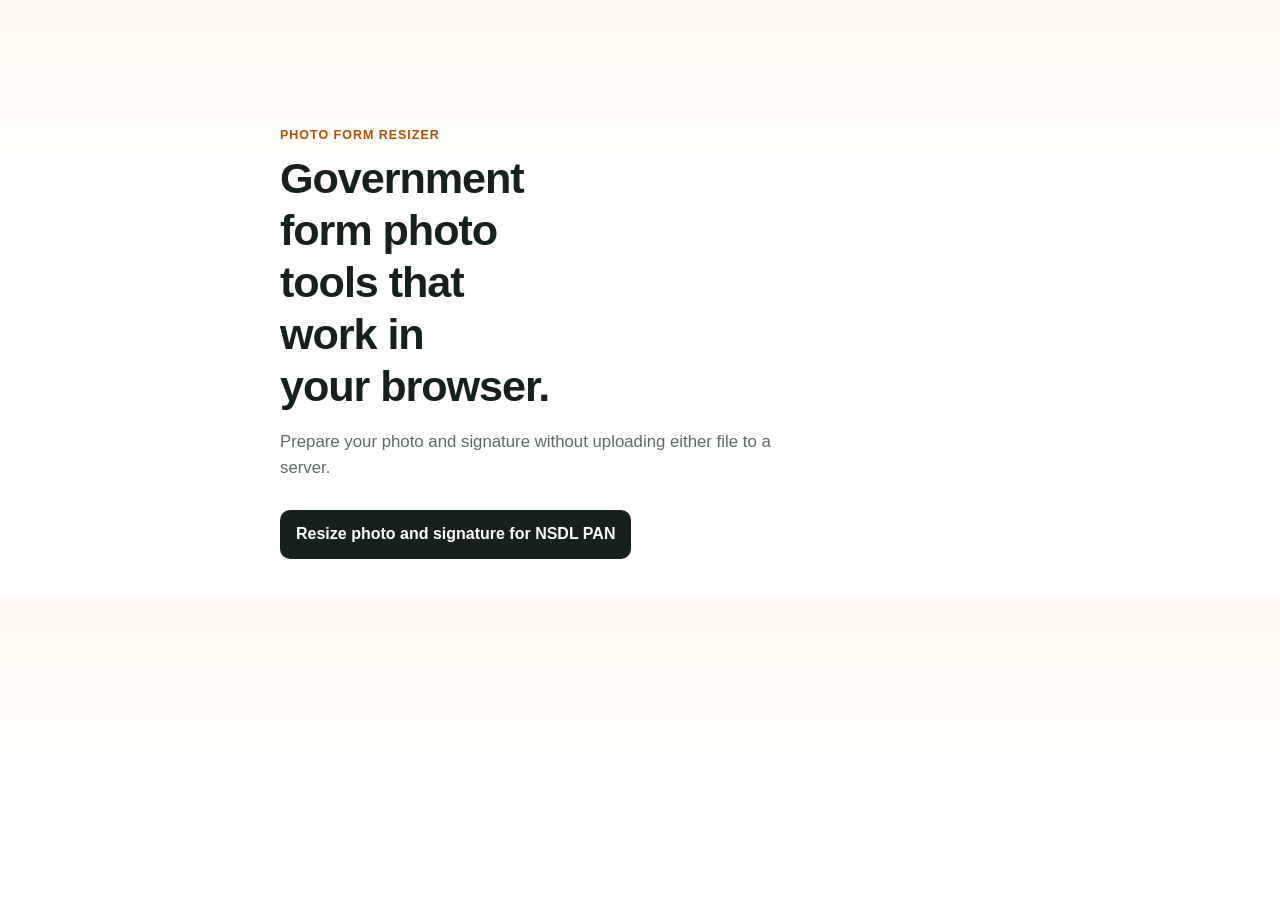
==== index.html @ 16cbc5c2 "Build NSDL PAN photo and signature resizer" ====
<!doctype html>
<html lang="en">
<head>
  <meta charset="utf-8">
  <meta name="viewport" content="width=device-width, initial-scale=1">
  <title>Photo Form Resizer – Government Form Photo Tools</title>
  <meta name="description" content="Free browser-based tools for preparing government form photos and signatures to the required size, DPI, and file size.">
  <link rel="canonical" href="https://photoformresizer.com/">
  <link rel="stylesheet" href="/assets/style.css">
</head>
<body>
  <main class="home-page">
    <p class="eyebrow">Photo Form Resizer</p>
    <h1>Government form photo tools that work in your browser.</h1>
    <p class="home-copy">Prepare your photo and signature without uploading either file to a server.</p>
    <a class="home-link" href="/nsdl-pan-photo-resize/">Resize photo and signature for NSDL PAN</a>
  </main>
</body>
</html>
---- assets/style.css ----
:root {
  --ink: #17211b;
  --muted: #5d6a62;
  --line: #d9e1dc;
  --paper: #ffffff;
  --wash: #f3f7f4;
  --saffron: #e87816;
  --saffron-dark: #b75000;
  --green: #176b3a;
  --green-soft: #e8f4ec;
  --danger: #a52828;
  --shadow: 0 10px 30px rgba(29, 50, 38, 0.09);
  --radius: 16px;
}

* {
  box-sizing: border-box;
}

html {
  scroll-behavior: smooth;
}

body {
  margin: 0;
  background:
    linear-gradient(180deg, #fff8f0 0, #ffffff 210px),
    var(--paper);
  color: var(--ink);
  font-family: -apple-system, BlinkMacSystemFont, "Segoe UI", Roboto, Helvetica, Arial, sans-serif;
  font-size: 16px;
  line-height: 1.55;
}

button,
input {
  font: inherit;
}

a {
  color: var(--green);
}

a:hover {
  color: #0c4f29;
}

a:focus-visible,
button:focus-visible,
input:focus-visible,
summary:focus-visible {
  outline: 3px solid rgba(232, 120, 22, 0.38);
  outline-offset: 2px;
}

[hidden] {
  display: none !important;
}

.skip-link {
  position: absolute;
  left: 12px;
  top: -60px;
  z-index: 20;
  padding: 10px 14px;
  border-radius: 8px;
  background: var(--ink);
  color: #fff;
}

.skip-link:focus {
  top: 12px;
}

.site-main {
  width: min(100% - 24px, 980px);
  margin: 0 auto;
  padding: 14px 0 40px;
}

.eyebrow {
  margin: 0 0 8px;
  color: var(--saffron-dark);
  font-size: 0.78rem;
  font-weight: 800;
  letter-spacing: 0.08em;
  text-transform: uppercase;
}

h1,
h2,
h3 {
  line-height: 1.2;
  text-wrap: balance;
}

h1 {
  margin: 28px 0 14px;
  font-size: clamp(1.65rem, 8vw, 2.7rem);
  letter-spacing: -0.025em;
}

h2 {
  margin: 38px 0 12px;
  font-size: clamp(1.3rem, 5vw, 1.75rem);
}

h3 {
  margin: 26px 0 8px;
  font-size: 1.08rem;
}

p,
li {
  color: var(--muted);
}

.tool-card {
  padding: 14px;
  border: 1px solid var(--line);
  border-radius: var(--radius);
  background: var(--paper);
  box-shadow: var(--shadow);
}

.privacy-note {
  display: flex;
  gap: 8px;
  align-items: flex-start;
  margin: 0 0 12px;
  padding: 10px 11px;
  border-radius: 11px;
  background: var(--green-soft);
  color: #13552f;
  font-size: 0.9rem;
  font-weight: 700;
}

.privacy-note::before {
  content: "✓";
  flex: 0 0 auto;
  color: var(--green);
  font-weight: 900;
}

.applicant-field {
  margin: 0 0 12px;
}

.applicant-field label,
.control-label {
  display: block;
  margin-bottom: 5px;
  color: var(--ink);
  font-size: 0.84rem;
  font-weight: 750;
}

.applicant-field input {
  width: 100%;
  min-height: 46px;
  padding: 10px 12px;
  border: 1px solid #b9c5bd;
  border-radius: 10px;
  background: #fff;
  color: var(--ink);
}

.applicant-field small {
  display: block;
  margin-top: 4px;
  color: var(--muted);
  font-size: 0.76rem;
}

.tabs {
  display: grid;
  grid-template-columns: repeat(3, minmax(0, 1fr));
  gap: 4px;
  padding: 4px;
  border-radius: 12px;
  background: var(--wash);
}

.tab-button {
  min-height: 44px;
  padding: 6px 4px;
  border: 0;
  border-radius: 9px;
  background: transparent;
  color: #425047;
  cursor: pointer;
  font-size: 0.82rem;
  font-weight: 800;
}

.tab-button[aria-selected="true"] {
  background: var(--ink);
  color: #fff;
  box-shadow: 0 4px 12px rgba(23, 33, 27, 0.18);
}

.tab-panel {
  padding-top: 14px;
}

.upload-box {
  display: flex;
  min-height: 92px;
  padding: 14px;
  border: 2px dashed #aebcb4;
  border-radius: 13px;
  background: #fbfdfb;
  cursor: pointer;
  flex-direction: column;
  justify-content: center;
  text-align: center;
  transition: border-color 150ms ease, background 150ms ease;
}

.upload-box:hover {
  border-color: var(--saffron);
  background: #fffaf5;
}

.upload-box input {
  position: absolute;
  width: 1px;
  height: 1px;
  padding: 0;
  margin: -1px;
  overflow: hidden;
  clip: rect(0, 0, 0, 0);
  white-space: nowrap;
  border: 0;
}

.upload-title {
  color: var(--ink);
  font-weight: 850;
}

.upload-hint {
  margin-top: 3px;
  color: var(--muted);
  font-size: 0.78rem;
}

.editor-workspace {
  margin-top: 12px;
}

.preview-wrap {
  max-width: 260px;
  margin: 0 auto;
  overflow: hidden;
  border: 1px solid var(--line);
  border-radius: 12px;
  background:
    linear-gradient(45deg, #eef2ef 25%, transparent 25%),
    linear-gradient(-45deg, #eef2ef 25%, transparent 25%),
    linear-gradient(45deg, transparent 75%, #eef2ef 75%),
    linear-gradient(-45deg, transparent 75%, #eef2ef 75%);
  background-position: 0 0, 0 6px, 6px -6px, -6px 0;
  background-size: 12px 12px;
  box-shadow: inset 0 0 0 1px rgba(255, 255, 255, 0.5);
}

.preview-wrap.signature-preview {
  max-width: 354px;
}

.crop-canvas {
  display: block;
  width: 100%;
  height: auto;
  cursor: grab;
  touch-action: none;
}

.crop-canvas:active {
  cursor: grabbing;
}

.editor-controls {
  max-width: 354px;
  margin: 12px auto 0;
}

.zoom-row {
  display: grid;
  grid-template-columns: auto 1fr auto;
  gap: 8px;
  align-items: center;
}

.zoom-row input[type="range"] {
  width: 100%;
  min-height: 32px;
  accent-color: var(--saffron);
}

.zoom-mark {
  color: var(--muted);
  font-size: 0.76rem;
  font-weight: 750;
}

.editor-actions {
  display: grid;
  grid-template-columns: 1fr;
  gap: 8px;
  align-items: stretch;
  max-width: 354px;
  margin: 10px auto 0;
}

.button {
  min-height: 48px;
  padding: 10px 14px;
  border: 0;
  border-radius: 10px;
  background: var(--ink);
  color: #fff;
  cursor: pointer;
  font-weight: 850;
}

.button:hover:not(:disabled) {
  background: #2b3a31;
  color: #fff;
}

.button.secondary {
  background: var(--saffron);
}

.button.secondary:hover:not(:disabled) {
  background: var(--saffron-dark);
}

.button:disabled {
  cursor: not-allowed;
  opacity: 0.48;
}

.editor-status,
.zip-status {
  margin: 0;
  color: var(--muted);
  font-size: 0.78rem;
  text-align: left;
}

.editor-status[data-tone="error"],
.zip-status[data-tone="error"] {
  color: var(--danger);
}

.editor-status[data-tone="success"],
.zip-status[data-tone="success"] {
  color: var(--green);
  font-weight: 750;
}

.editor-grid,
.zip-card {
  display: grid;
  gap: 14px;
}

.editor-grid {
  margin-bottom: 14px;
}

.single-editor + .single-editor {
  margin-top: 16px;
}

.zip-card {
  padding: 14px;
  border: 1px solid #d4e2d8;
  border-radius: 13px;
  background: #f7fbf8;
}

.zip-title {
  margin: 0;
  color: var(--ink);
  font-size: 1.05rem;
  font-weight: 800;
}

.zip-card p {
  margin: 0;
  font-size: 0.84rem;
}

.spec-bar {
  margin-top: 10px;
  padding: 12px 14px;
  overflow-x: auto;
  border-radius: 12px;
  background: #17211b;
  color: #fff;
  font-size: 0.86rem;
  font-weight: 800;
  line-height: 1.4;
  white-space: nowrap;
  -webkit-overflow-scrolling: touch;
}

.spec-bar strong {
  color: #ffbd80;
}

.content-section {
  margin-top: 4px;
}

.table-scroll {
  margin: 14px -4px 10px;
  overflow-x: auto;
  border: 1px solid var(--line);
  border-radius: 12px;
  background: #fff;
}

table {
  width: 100%;
  min-width: 610px;
  border-collapse: collapse;
  font-size: 0.9rem;
}

th,
td {
  padding: 11px 12px;
  border-bottom: 1px solid var(--line);
  text-align: left;
  vertical-align: top;
}

thead th {
  background: #eef5f0;
  color: var(--ink);
}

tbody th {
  width: 28%;
  color: var(--ink);
}

tbody tr:last-child th,
tbody tr:last-child td {
  border-bottom: 0;
}

.source-note {
  font-size: 0.86rem;
}

ol,
ul {
  padding-left: 22px;
}

li + li {
  margin-top: 7px;
}

.faq-list {
  display: grid;
  gap: 9px;
}

details {
  border: 1px solid var(--line);
  border-radius: 11px;
  background: #fff;
}

summary {
  position: relative;
  padding: 13px 42px 13px 14px;
  color: var(--ink);
  cursor: pointer;
  font-weight: 800;
  list-style: none;
}

summary::-webkit-details-marker {
  display: none;
}

summary::after {
  content: "+";
  position: absolute;
  top: 50%;
  right: 15px;
  color: var(--saffron-dark);
  font-size: 1.35rem;
  line-height: 1;
  transform: translateY(-50%);
}

details[open] summary::after {
  content: "−";
}

details p {
  margin: 0;
  padding: 0 14px 14px;
  font-size: 0.92rem;
}

.other-tools {
  margin-top: 40px;
  padding: 20px 16px;
  border-radius: var(--radius);
  background: var(--wash);
}

.other-tools h2 {
  margin-top: 0;
}

.other-tools ul {
  display: grid;
  gap: 7px;
  margin: 0;
  padding-left: 20px;
}

.site-footer {
  width: min(100% - 24px, 980px);
  margin: 0 auto;
  padding: 20px 0 28px;
  border-top: 1px solid var(--line);
  color: var(--muted);
  font-size: 0.78rem;
}

.site-footer p {
  margin: 5px 0;
}

.home-page {
  width: min(100% - 28px, 720px);
  margin: 0 auto;
  padding: 14vh 0 40px;
}

.home-page h1 {
  max-width: 12ch;
  margin-top: 0;
}

.home-copy {
  max-width: 58ch;
  font-size: 1.05rem;
}

.home-link {
  display: inline-flex;
  min-height: 48px;
  margin-top: 12px;
  padding: 12px 16px;
  align-items: center;
  border-radius: 10px;
  background: var(--ink);
  color: #fff;
  font-weight: 800;
  text-decoration: none;
}

.home-link:hover {
  background: #2b3a31;
  color: #fff;
}

@media (min-width: 640px) {
  .site-main {
    padding-top: 20px;
  }

  .tool-card {
    padding: 20px;
  }

  .editor-grid {
    grid-template-columns: repeat(2, minmax(0, 1fr));
  }

  .tab-button {
    font-size: 0.9rem;
  }
}

@media (prefers-reduced-motion: reduce) {
  html {
    scroll-behavior: auto;
  }

  *,
  *::before,
  *::after {
    transition-duration: 0.01ms !important;
  }
}
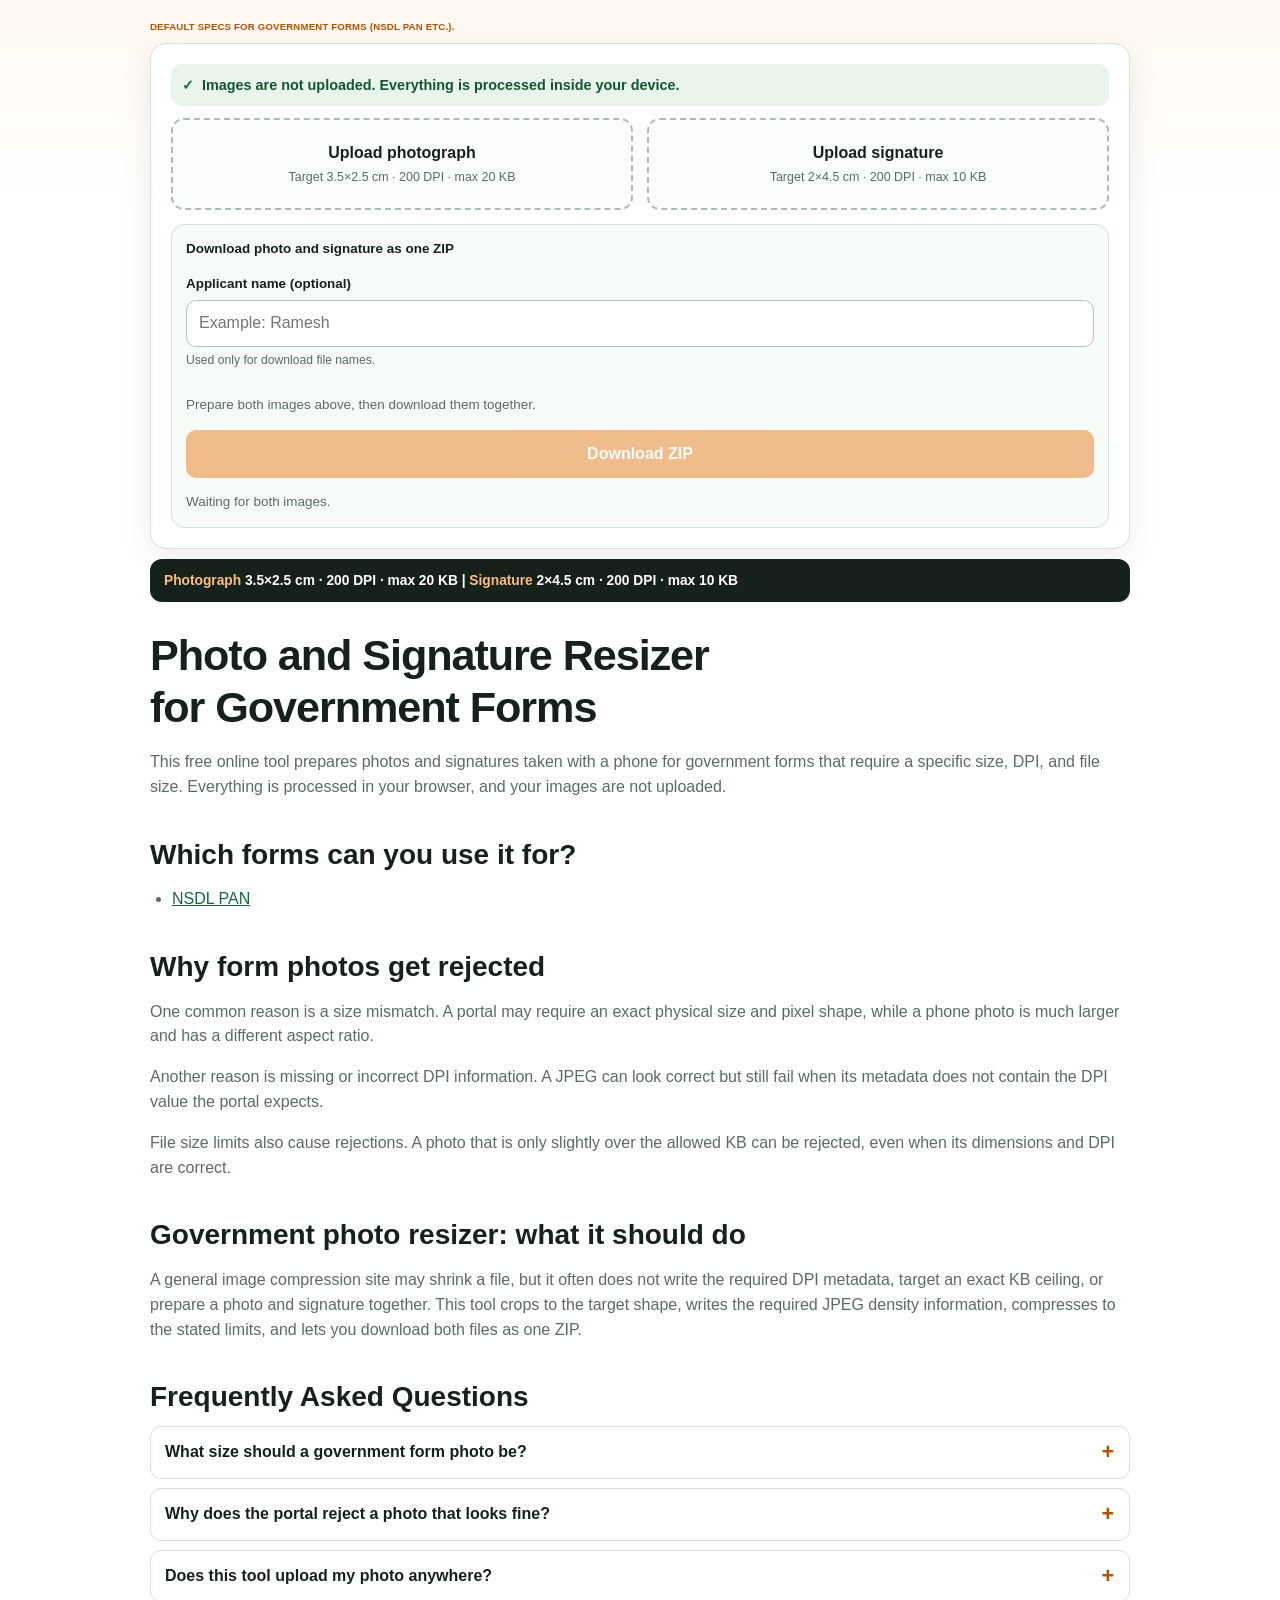
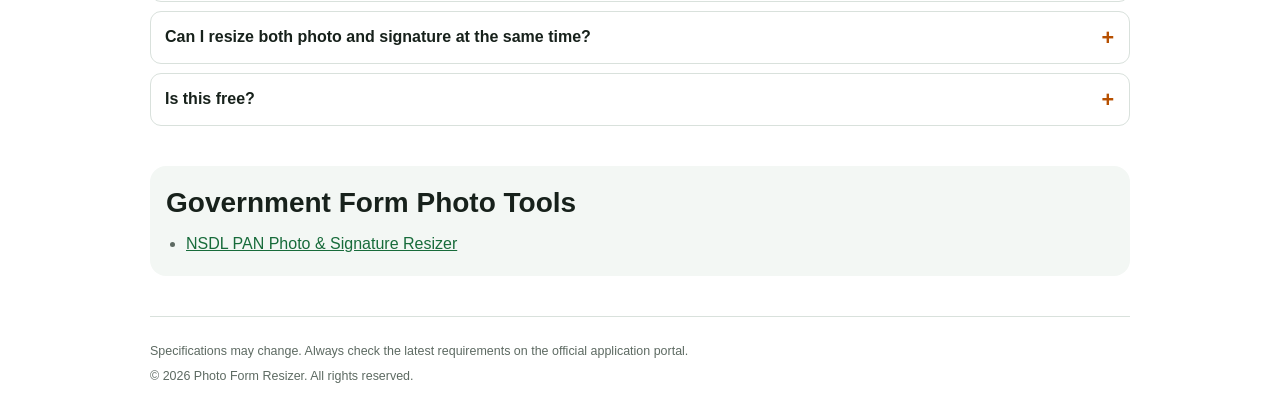
==== commit 00eb50bb: "Rebuild homepage and add 404 page" ====
--- a/index.html
+++ b/index.html
@@ -3,17 +3,155 @@
 <head>
   <meta charset="utf-8">
   <meta name="viewport" content="width=device-width, initial-scale=1">
-  <title>Photo Form Resizer – Government Form Photo Tools</title>
-  <meta name="description" content="Free browser-based tools for preparing government form photos and signatures to the required size, DPI, and file size.">
+  <title>Photo and Signature Resizer – Free Government Form Photo Tool</title>
+  <meta name="description" content="Resize your photo and signature to the exact size, DPI and file size a government form needs. Free, works on mobile, nothing is uploaded — all processing happens in your browser.">
   <link rel="canonical" href="https://photoformresizer.com/">
   <link rel="stylesheet" href="/assets/style.css">
+  <script src="/assets/app.js" defer></script>
 </head>
 <body>
-  <main class="home-page">
-    <p class="eyebrow">Photo Form Resizer</p>
-    <h1>Government form photo tools that work in your browser.</h1>
-    <p class="home-copy">Prepare your photo and signature without uploading either file to a server.</p>
-    <a class="home-link" href="/nsdl-pan-photo-resize/">Resize photo and signature for NSDL PAN</a>
+  <a class="skip-link" href="#main-content">Skip to content</a>
+
+  <main class="site-main" id="main-content">
+    <section aria-labelledby="tool-title">
+      <p class="eyebrow" id="tool-title" style="font-size:0.6rem; letter-spacing:0.02em; white-space:nowrap;">Default specs for government forms (NSDL PAN etc.).</p>
+
+      <div class="tool-card">
+        <p class="privacy-note">Images are not uploaded. Everything is processed inside your device.</p>
+
+        <div id="panel-both">
+          <div class="editor-grid">
+            <div class="editor" data-editor data-kind="photo" data-file-prefix="form">
+              <label class="upload-box">
+                <span class="upload-title">Upload photograph</span>
+                <span class="upload-hint">Target 3.5×2.5 cm · 200 DPI · max 20 KB</span>
+                <input type="file" accept="image/*" data-file>
+              </label>
+
+              <div class="editor-workspace" data-workspace hidden>
+                <div class="preview-wrap">
+                  <canvas class="crop-canvas" data-canvas aria-label="Government form photograph crop preview"></canvas>
+                </div>
+                <div class="editor-controls">
+                  <label class="control-label" for="home-photo-zoom">Zoom to adjust the crop</label>
+                  <div class="zoom-row">
+                    <span class="zoom-mark">Smaller</span>
+                    <input id="home-photo-zoom" type="range" min="1" max="3" step="0.01" value="1" data-zoom disabled>
+                    <span class="zoom-mark">Larger</span>
+                  </div>
+                </div>
+                <div class="editor-actions">
+                  <button class="button" type="button" data-download disabled>Download photo JPEG</button>
+                  <p class="editor-status" data-status aria-live="polite">Drag the photo to adjust the crop.</p>
+                </div>
+              </div>
+            </div>
+
+            <div class="editor" data-editor data-kind="signature" data-file-prefix="form">
+              <label class="upload-box">
+                <span class="upload-title">Upload signature</span>
+                <span class="upload-hint">Target 2×4.5 cm · 200 DPI · max 10 KB</span>
+                <input type="file" accept="image/*" data-file>
+              </label>
+
+              <div class="editor-workspace" data-workspace hidden>
+                <div class="preview-wrap signature-preview">
+                  <canvas class="crop-canvas" data-canvas aria-label="Government form signature crop preview"></canvas>
+                </div>
+                <div class="editor-controls">
+                  <label class="control-label" for="home-signature-zoom">Zoom to adjust the crop</label>
+                  <div class="zoom-row">
+                    <span class="zoom-mark">Smaller</span>
+                    <input id="home-signature-zoom" type="range" min="1" max="3" step="0.01" value="1" data-zoom disabled>
+                    <span class="zoom-mark">Larger</span>
+                  </div>
+                </div>
+                <div class="editor-actions">
+                  <button class="button" type="button" data-download disabled>Download signature JPEG</button>
+                  <p class="editor-status" data-status aria-live="polite">Drag the signature to adjust the crop.</p>
+                </div>
+              </div>
+            </div>
+          </div>
+
+          <div class="zip-card">
+            <p class="zip-title">Download photo and signature as one ZIP</p>
+
+            <div class="applicant-field">
+              <label for="applicant-name">Applicant name <span>(optional)</span></label>
+              <input id="applicant-name" type="text" autocomplete="name" inputmode="text" placeholder="Example: Ramesh">
+              <small>Used only for download file names.</small>
+            </div>
+
+            <p>Prepare both images above, then download them together.</p>
+            <button class="button secondary" type="button" data-zip disabled>Download ZIP</button>
+            <p class="zip-status" data-zip-status aria-live="polite">Waiting for both images.</p>
+          </div>
+        </div>
+      </div>
+
+      <p class="spec-bar"><strong>Photograph</strong> 3.5×2.5 cm · 200 DPI · max 20 KB <span aria-hidden="true">|</span> <strong>Signature</strong> 2×4.5 cm · 200 DPI · max 10 KB</p>
+    </section>
+
+    <h1>Photo and Signature Resizer for Government Forms</h1>
+    <p>This free online tool prepares photos and signatures taken with a phone for government forms that require a specific size, DPI, and file size. Everything is processed in your browser, and your images are not uploaded.</p>
+
+    <section class="content-section">
+      <h2>Which forms can you use it for?</h2>
+      <ul>
+        <li><a href="/nsdl-pan-photo-resize/">NSDL PAN</a></li>
+      </ul>
+    </section>
+
+    <section class="content-section">
+      <h2>Why form photos get rejected</h2>
+      <p>One common reason is a size mismatch. A portal may require an exact physical size and pixel shape, while a phone photo is much larger and has a different aspect ratio.</p>
+      <p>Another reason is missing or incorrect DPI information. A JPEG can look correct but still fail when its metadata does not contain the DPI value the portal expects.</p>
+      <p>File size limits also cause rejections. A photo that is only slightly over the allowed KB can be rejected, even when its dimensions and DPI are correct.</p>
+    </section>
+
+    <section class="content-section">
+      <h2>Government photo resizer: what it should do</h2>
+      <p>A general image compression site may shrink a file, but it often does not write the required DPI metadata, target an exact KB ceiling, or prepare a photo and signature together. This tool crops to the target shape, writes the required JPEG density information, compresses to the stated limits, and lets you download both files as one ZIP.</p>
+    </section>
+
+    <section class="content-section">
+      <h2>Frequently Asked Questions</h2>
+      <div class="faq-list">
+        <details>
+          <summary>What size should a government form photo be?</summary>
+          <p>It depends on the form. The default photograph used here is 3.5×2.5 cm at 200 DPI, or 197×276 px (W × H). Always check the instructions for the exact form you are submitting.</p>
+        </details>
+        <details>
+          <summary>Why does the portal reject a photo that looks fine?</summary>
+          <p>The portal may be checking pixel dimensions, JPEG DPI metadata, the aspect ratio, or the file size. An image can look correct on screen while failing one of those technical requirements.</p>
+        </details>
+        <details>
+          <summary>Does this tool upload my photo anywhere?</summary>
+          <p>No. Cropping, resizing, DPI writing, compression, and ZIP creation all happen in your browser using the Canvas API. Your files are not uploaded to a server.</p>
+        </details>
+        <details>
+          <summary>Can I resize both photo and signature at the same time?</summary>
+          <p>Yes. Upload the photograph and signature, adjust each crop, and then download them together as one ZIP or download either JPEG separately.</p>
+        </details>
+        <details>
+          <summary>Is this free?</summary>
+          <p>Yes. The tool is free to use and does not require an account, subscription, or payment.</p>
+        </details>
+      </div>
+    </section>
+
+    <nav class="other-tools" aria-labelledby="site-nav-title">
+      <h2 id="site-nav-title">Government Form Photo Tools</h2>
+      <ul>
+        <li><a href="/nsdl-pan-photo-resize/">NSDL PAN Photo &amp; Signature Resizer</a></li>
+      </ul>
+    </nav>
   </main>
+
+  <footer class="site-footer">
+    <p>Specifications may change. Always check the latest requirements on the official application portal.</p>
+    <p>© 2026 Photo Form Resizer. All rights reserved.</p>
+  </footer>
 </body>
 </html>
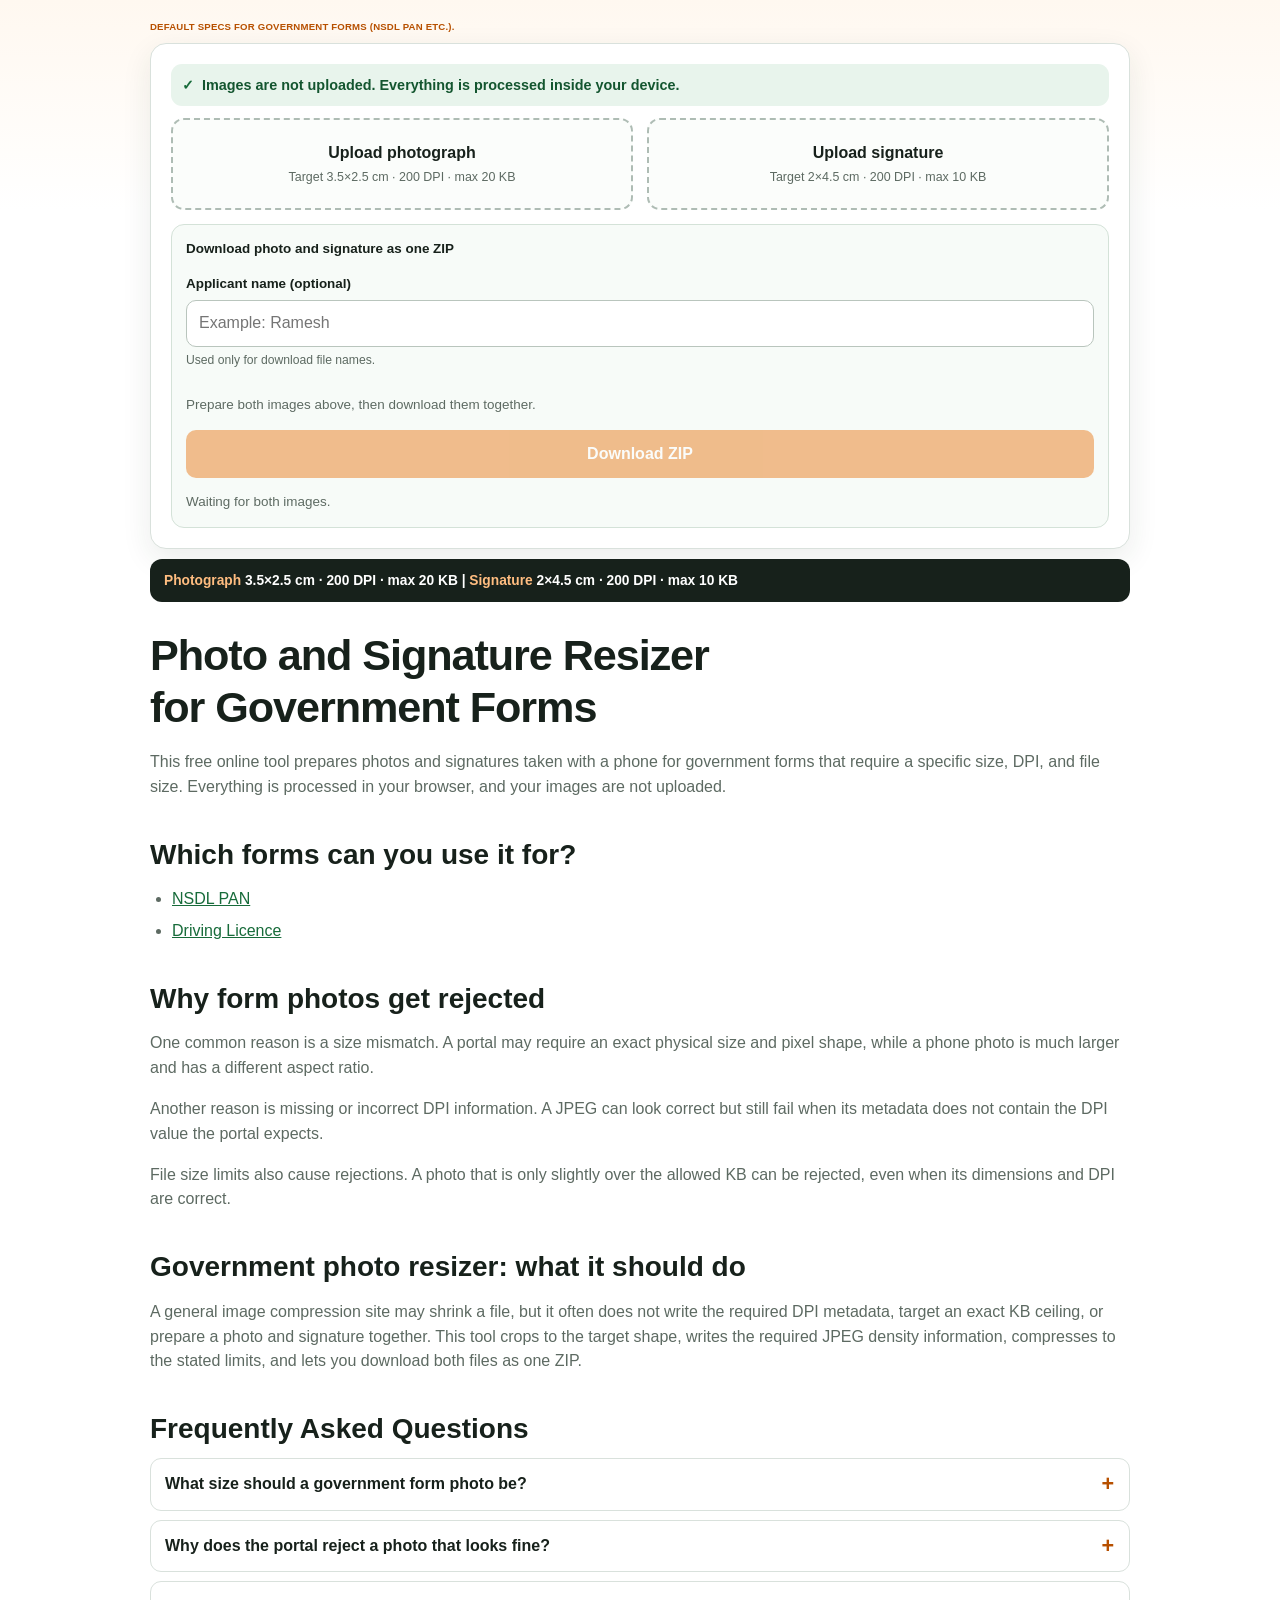
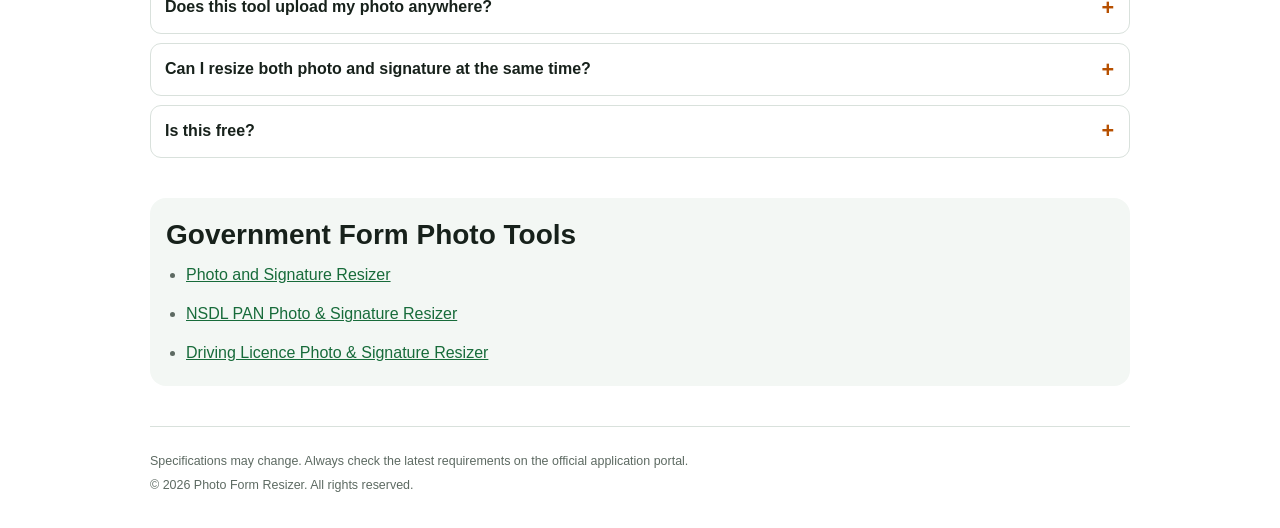
==== commit 42f06866: "Add driving licence photo and signature tool" ====
--- a/index.html
+++ b/index.html
@@ -100,6 +100,7 @@
       <h2>Which forms can you use it for?</h2>
       <ul>
         <li><a href="/nsdl-pan-photo-resize/">NSDL PAN</a></li>
+        <li><a href="/driving-licence-photo/">Driving Licence</a></li>
       </ul>
     </section>
 
@@ -144,7 +145,9 @@
     <nav class="other-tools" aria-labelledby="site-nav-title">
       <h2 id="site-nav-title">Government Form Photo Tools</h2>
       <ul>
+        <li><a href="/">Photo and Signature Resizer</a></li>
         <li><a href="/nsdl-pan-photo-resize/">NSDL PAN Photo &amp; Signature Resizer</a></li>
+        <li><a href="/driving-licence-photo/">Driving Licence Photo &amp; Signature Resizer</a></li>
       </ul>
     </nav>
   </main>
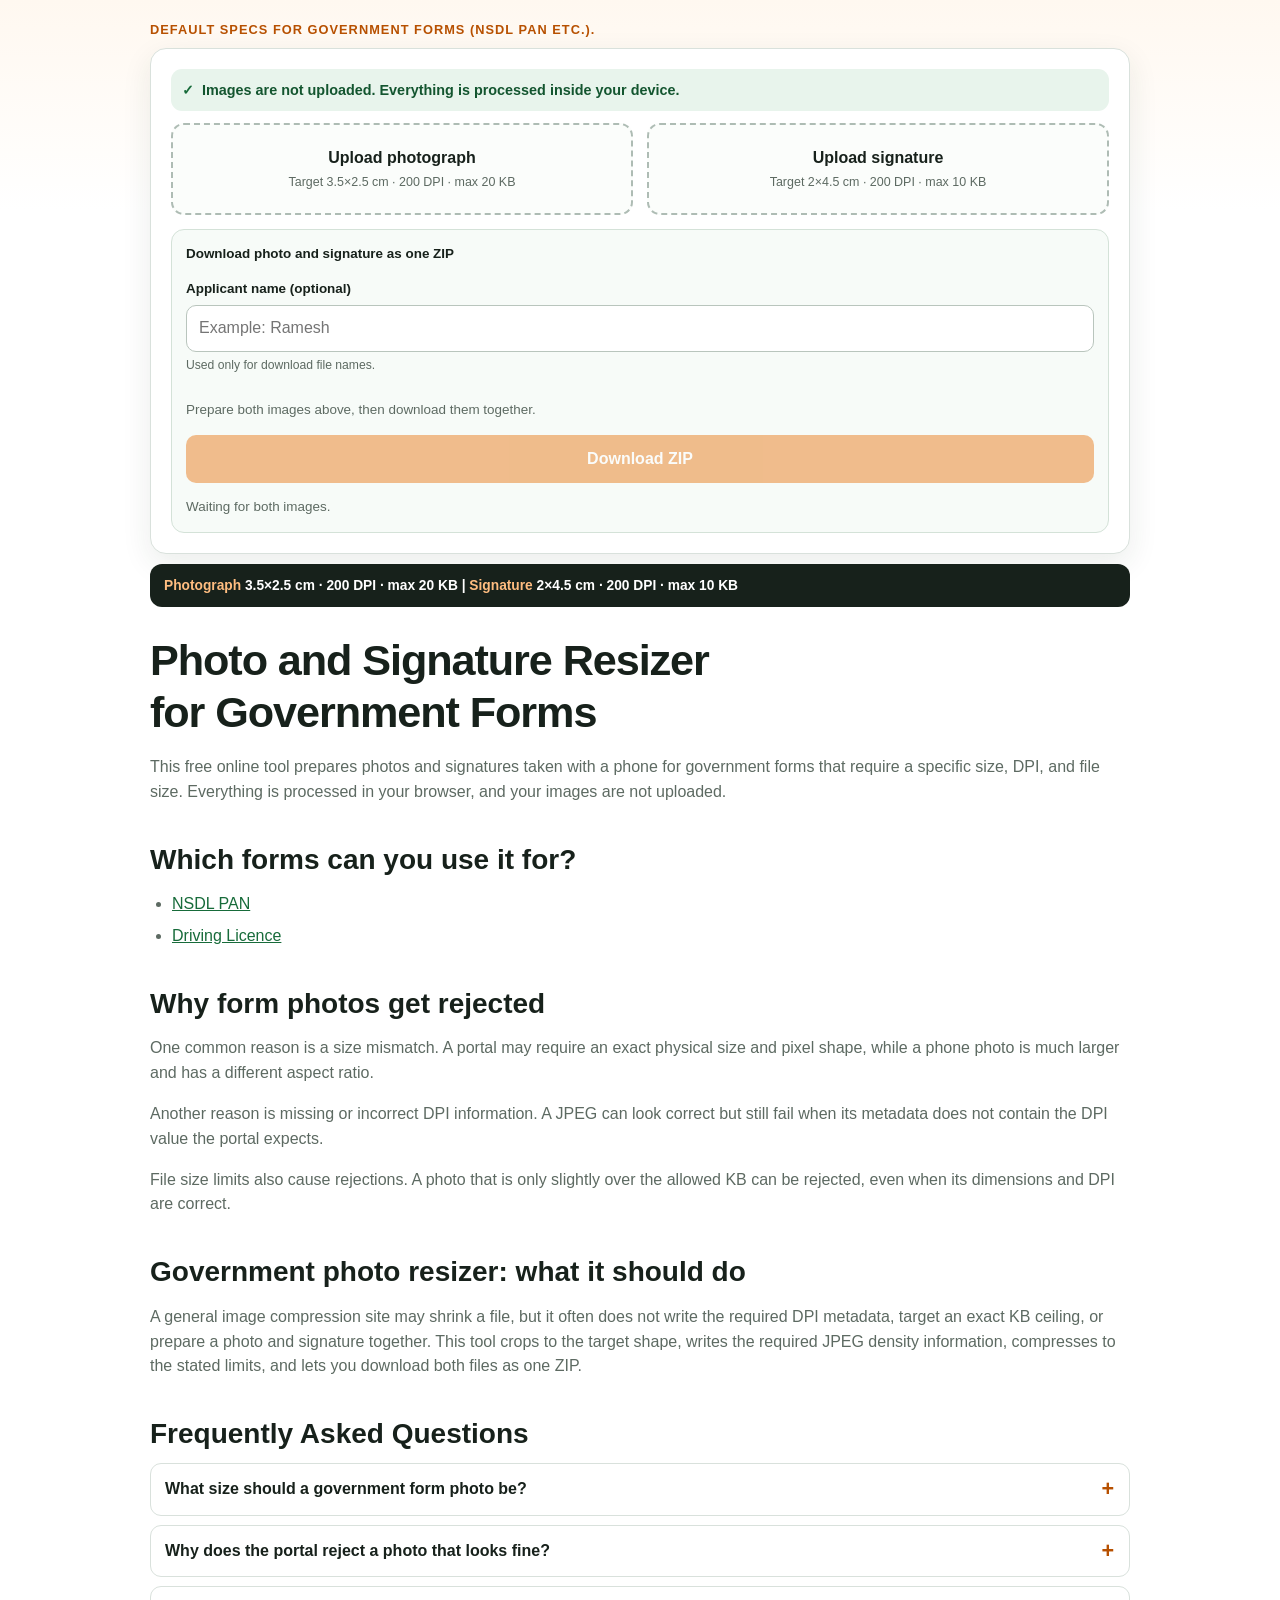
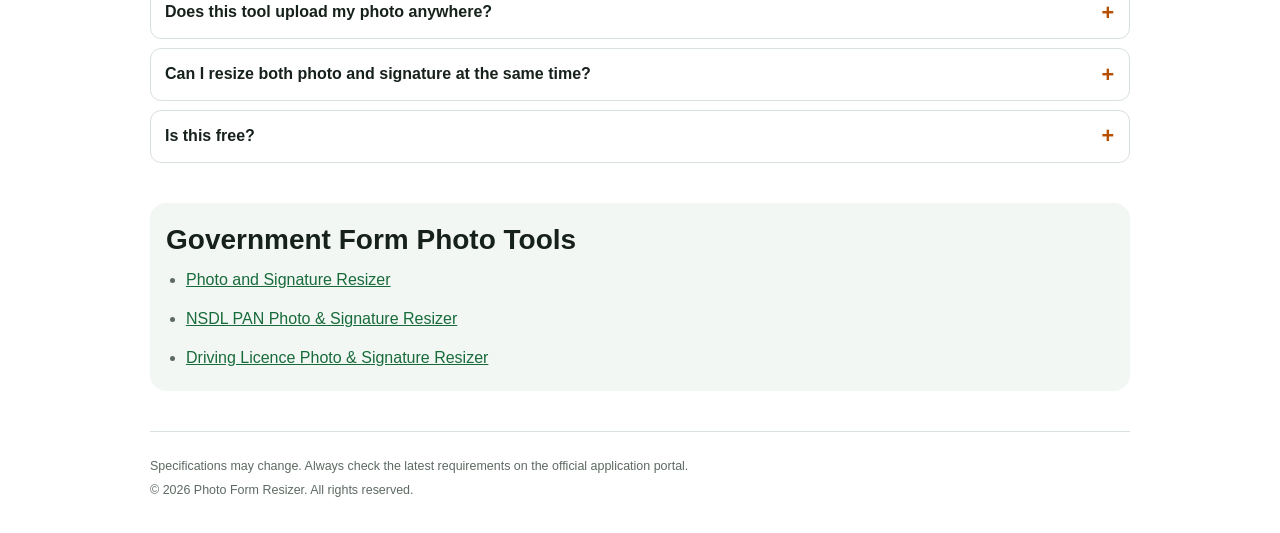
==== commit 57f69809: "Add crop rotation controls and fix homepage note" ====
--- a/index.html
+++ b/index.html
@@ -14,7 +14,7 @@
 
   <main class="site-main" id="main-content">
     <section aria-labelledby="tool-title">
-      <p class="eyebrow" id="tool-title" style="font-size:0.6rem; letter-spacing:0.02em; white-space:nowrap;">Default specs for government forms (NSDL PAN etc.).</p>
+      <p class="eyebrow" id="tool-title" style="font-size:0.8rem;">Default specs for government forms (NSDL PAN etc.).</p>
 
       <div class="tool-card">
         <p class="privacy-note">Images are not uploaded. Everything is processed inside your device.</p>
--- a/assets/style.css
+++ b/assets/style.css
@@ -306,6 +306,34 @@
   font-weight: 750;
 }
 
+.rotate-controls {
+  display: grid;
+  grid-template-columns: repeat(2, minmax(0, 1fr));
+  gap: 8px;
+  margin-top: 8px;
+}
+
+.rotate-button {
+  min-height: 44px;
+  padding: 8px 10px;
+  border: 1px solid #b9c5bd;
+  border-radius: 10px;
+  background: #fff;
+  color: var(--ink);
+  cursor: pointer;
+  font-weight: 800;
+}
+
+.rotate-button:hover:not(:disabled) {
+  border-color: var(--saffron);
+  background: #fffaf5;
+}
+
+.rotate-button:disabled {
+  cursor: not-allowed;
+  opacity: 0.48;
+}
+
 .editor-actions {
   display: grid;
   grid-template-columns: 1fr;
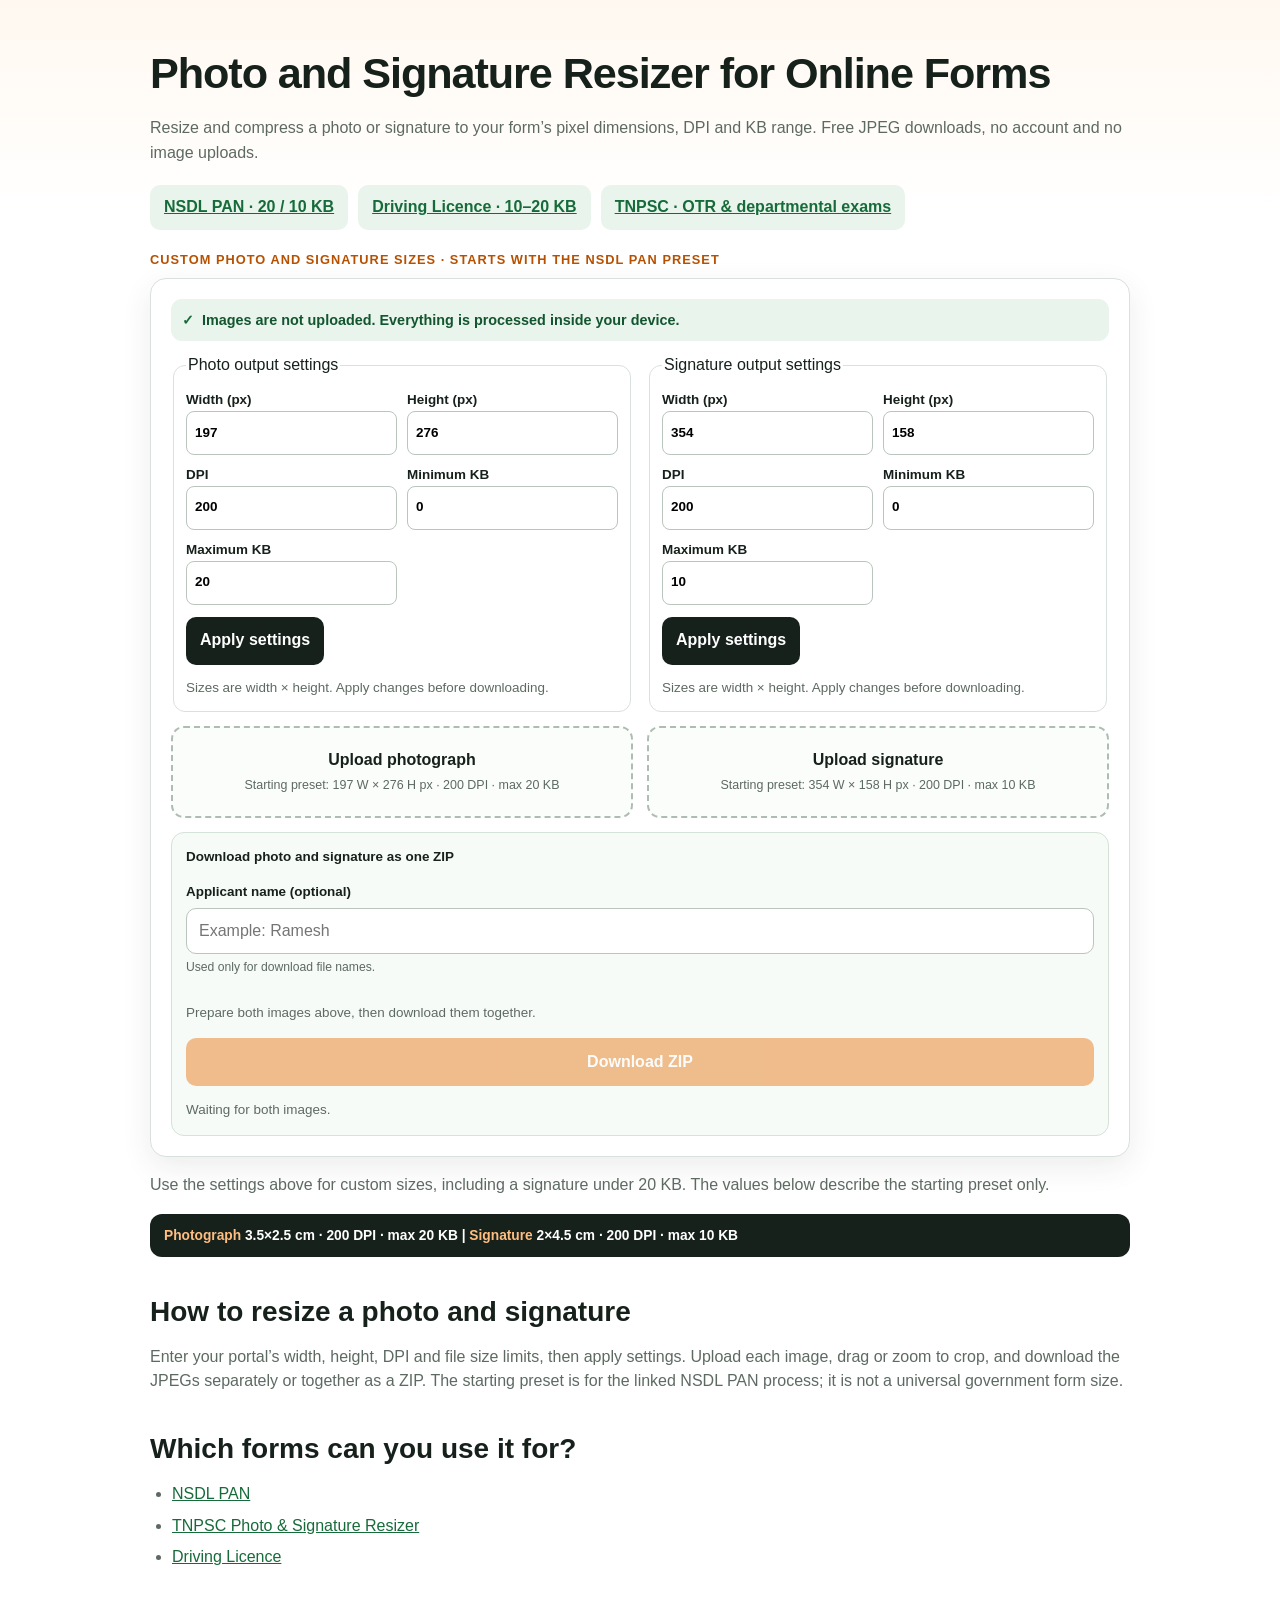
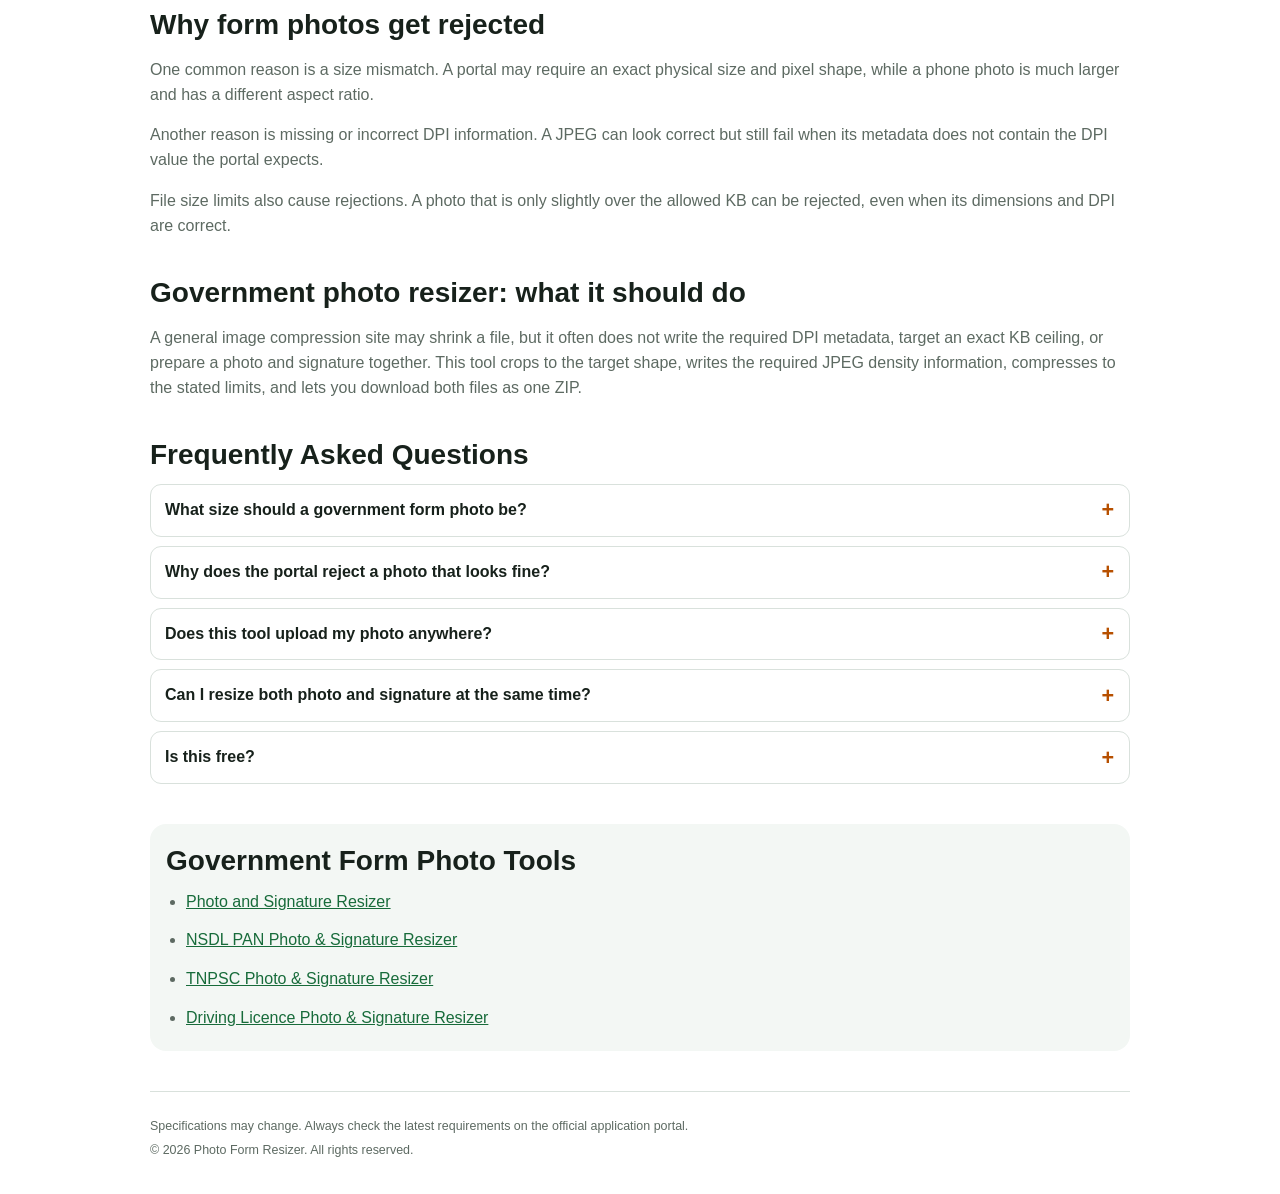
==== commit 0b8efc18: "Add custom form sizing and TNPSC photo signature tool" ====
--- a/index.html
+++ b/index.html
@@ -13,18 +13,21 @@
   <a class="skip-link" href="#main-content">Skip to content</a>
 
   <main class="site-main" id="main-content">
+    <h1>Photo and Signature Resizer for Online Forms</h1>
+    <p>Resize and compress a photo or signature to your form’s pixel dimensions, DPI and KB range. Free JPEG downloads, no account and no image uploads.</p>
+    <nav class="form-picker" aria-label="Choose your application"><a href="/nsdl-pan-photo-resize/">NSDL PAN · 20 / 10 KB</a><a href="/driving-licence-photo/">Driving Licence · 10–20 KB</a><a href="/tnpsc-photo-signature-resize/">TNPSC · OTR &amp; departmental exams</a></nav>
     <section aria-labelledby="tool-title">
-      <p class="eyebrow" id="tool-title" style="font-size:0.8rem;">Default specs for government forms (NSDL PAN etc.).</p>
+      <p class="eyebrow" id="tool-title" style="font-size:0.8rem;">Custom photo and signature sizes · starts with the NSDL PAN preset</p>
 
       <div class="tool-card">
         <p class="privacy-note">Images are not uploaded. Everything is processed inside your device.</p>
 
         <div id="panel-both">
           <div class="editor-grid">
-            <div class="editor" data-editor data-kind="photo" data-file-prefix="form">
+            <div class="editor" data-editor data-kind="photo" data-file-prefix="form"><form data-settings class="size-settings"><fieldset><legend>Photo output settings</legend><div class="settings-grid"><label>Width (px)<input name="width" type="number" value="197" min="1" max="4000" step="1" required></label><label>Height (px)<input name="height" type="number" value="276" min="1" max="4000" step="1" required></label><label>DPI<input name="dpi" type="number" value="200" min="1" max="1200" step="1" required></label><label>Minimum KB<input name="min-kb" type="number" value="0" min="0" max="2048" step=".01" required></label><label>Maximum KB<input name="max-kb" type="number" value="20" min="1" max="2048" step=".01" required></label></div><button class="button" type="submit">Apply settings</button><p data-settings-status aria-live="polite">Sizes are width × height. Apply changes before downloading.</p></fieldset></form>
               <label class="upload-box">
                 <span class="upload-title">Upload photograph</span>
-                <span class="upload-hint">Target 3.5×2.5 cm · 200 DPI · max 20 KB</span>
+                <span class="upload-hint">Starting preset: 197 W × 276 H px · 200 DPI · max 20 KB</span>
                 <input type="file" accept="image/*" data-file>
               </label>
 
@@ -47,10 +50,10 @@
               </div>
             </div>
 
-            <div class="editor" data-editor data-kind="signature" data-file-prefix="form">
+            <div class="editor" data-editor data-kind="signature" data-file-prefix="form"><form data-settings class="size-settings"><fieldset><legend>Signature output settings</legend><div class="settings-grid"><label>Width (px)<input name="width" type="number" value="354" min="1" max="4000" step="1" required></label><label>Height (px)<input name="height" type="number" value="158" min="1" max="4000" step="1" required></label><label>DPI<input name="dpi" type="number" value="200" min="1" max="1200" step="1" required></label><label>Minimum KB<input name="min-kb" type="number" value="0" min="0" max="2048" step=".01" required></label><label>Maximum KB<input name="max-kb" type="number" value="10" min="1" max="2048" step=".01" required></label></div><button class="button" type="submit">Apply settings</button><p data-settings-status aria-live="polite">Sizes are width × height. Apply changes before downloading.</p></fieldset></form>
               <label class="upload-box">
                 <span class="upload-title">Upload signature</span>
-                <span class="upload-hint">Target 2×4.5 cm · 200 DPI · max 10 KB</span>
+                <span class="upload-hint">Starting preset: 354 W × 158 H px · 200 DPI · max 10 KB</span>
                 <input type="file" accept="image/*" data-file>
               </label>
 
@@ -90,16 +93,17 @@
         </div>
       </div>
 
-      <p class="spec-bar"><strong>Photograph</strong> 3.5×2.5 cm · 200 DPI · max 20 KB <span aria-hidden="true">|</span> <strong>Signature</strong> 2×4.5 cm · 200 DPI · max 10 KB</p>
+      <p>Use the settings above for custom sizes, including a signature under 20 KB. The values below describe the starting preset only.</p><p class="spec-bar"><strong>Photograph</strong> 3.5×2.5 cm · 200 DPI · max 20 KB <span aria-hidden="true">|</span> <strong>Signature</strong> 2×4.5 cm · 200 DPI · max 10 KB</p>
     </section>
 
-    <h1>Photo and Signature Resizer for Government Forms</h1>
-    <p>This free online tool prepares photos and signatures taken with a phone for government forms that require a specific size, DPI, and file size. Everything is processed in your browser, and your images are not uploaded.</p>
+    <h2>How to resize a photo and signature</h2>
+    <p>Enter your portal’s width, height, DPI and file size limits, then apply settings. Upload each image, drag or zoom to crop, and download the JPEGs separately or together as a ZIP. The starting preset is for the linked NSDL PAN process; it is not a universal government form size.</p>
 
     <section class="content-section">
       <h2>Which forms can you use it for?</h2>
       <ul>
         <li><a href="/nsdl-pan-photo-resize/">NSDL PAN</a></li>
+        <li><a href="/tnpsc-photo-signature-resize/">TNPSC Photo &amp; Signature Resizer</a></li>
         <li><a href="/driving-licence-photo/">Driving Licence</a></li>
       </ul>
     </section>
@@ -147,6 +151,7 @@
       <ul>
         <li><a href="/">Photo and Signature Resizer</a></li>
         <li><a href="/nsdl-pan-photo-resize/">NSDL PAN Photo &amp; Signature Resizer</a></li>
+        <li><a href="/tnpsc-photo-signature-resize/">TNPSC Photo &amp; Signature Resizer</a></li>
         <li><a href="/driving-licence-photo/">Driving Licence Photo &amp; Signature Resizer</a></li>
       </ul>
     </nav>
--- a/assets/style.css
+++ b/assets/style.css
@@ -636,3 +636,13 @@
     transition-duration: 0.01ms !important;
   }
 }
+
+.form-picker { display: flex; flex-wrap: wrap; gap: 10px; margin: 20px 0; }
+.form-picker a { padding: 10px 14px; background: var(--green-soft); border-radius: 10px; font-weight: 700; }
+.size-settings { margin-bottom: 14px; }
+.size-settings fieldset { border: 1px solid var(--line); border-radius: 12px; padding: 12px; }
+.settings-grid { display: grid; grid-template-columns: repeat(2, minmax(0, 1fr)); gap: 10px; margin-bottom: 12px; }
+.settings-grid label { font-size: .84rem; font-weight: 700; }
+.settings-grid input, select { display: block; width: 100%; min-height: 44px; padding: 8px; border: 1px solid #b9c5bd; border-radius: 8px; background: white; font: inherit; }
+[data-settings-status] { font-size: .84rem; margin-bottom: 0; }
+[data-settings-status][data-tone="error"] { color: var(--danger); }
